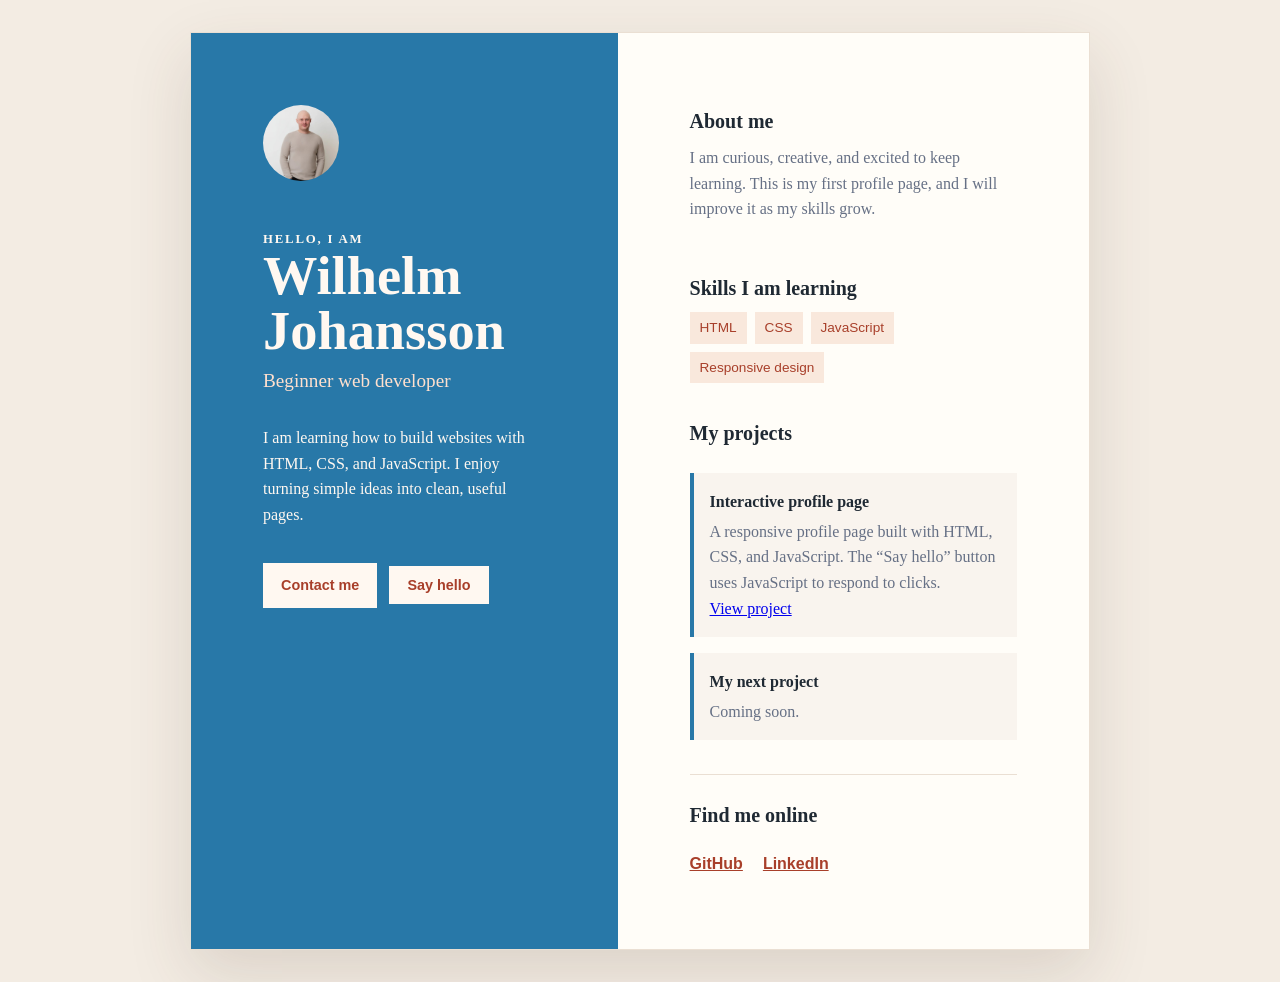
==== index.html @ 037fb75c "Add files via upload" ====
<!doctype html>
<html lang="en">
  <head>
    <meta charset="UTF-8" />
    <meta name="viewport" content="width=device-width, initial-scale=1.0" />
    <title>Wilhelm Johansson | Profile</title>
    <link rel="stylesheet" href="style.css" />
  </head>
  <body>
    <main class="profile-card">
      <section class="intro">
        <img
          class="avatar"
          src="profile.jpg"
          alt="Portrait of Wilhelm Johansson"
        />
        <p class="eyebrow">Hello, I am</p>
        <h1>Wilhelm Johansson</h1>
        <p class="role">Beginner web developer</p>
        <p class="bio">
          I am learning how to build websites with HTML, CSS, and JavaScript. I
          enjoy turning simple ideas into clean, useful pages.
        </p>
        <a class="button" href="mailto:wjohansson94@outlook.com">Contact me</a>

        <button id="message-button">Say hello</button>
        <p id="message"></p>
      </section>

      <section class="details" aria-label="Profile details">
        <div>
          <h2>About me</h2>
          <p>
            I am curious, creative, and excited to keep learning. This is my
            first profile page, and I will improve it as my skills grow.
          </p>
        </div>

        <div>
          <h2>Skills I am learning</h2>
          <ul class="skills">
            <li>HTML</li>
            <li>CSS</li>
            <li>JavaScript</li>
            <li>Responsive design</li>
          </ul>
        </div>

        <div class="projects">
          <h2>My projects</h2>

          <article>
            <h3>Interactive profile page</h3>
            <p>
              A responsive profile page built with HTML, CSS, and JavaScript.
              The “Say hello” button uses JavaScript to respond to clicks.
            </p>

            <a
              href="https://github.com/wjohansson94/my-profile"
              target="_blank"
              rel="noreferrer"
            >
              View project
            </a>
          </article>

          <article>
            <h3>My next project</h3>
            <p>Coming soon.</p>
          </article>
        </div>

        <div class="links">
          <h2>Find me online</h2>
          <a
            href="https://github.com/wjohansson94"
            target="_blank"
            rel="noreferrer"
            >GitHub</a
          >
          <a
            href="https://www.linkedin.com/in/wilhelm-johansson94"
            target="_blank"
            rel="noreferrer"
            >LinkedIn</a
          >
        </div>
      </section>
    </main>
    <script src="script.js"></script>
  </body>
</html>
---- style.css ----
:root {
  --ink: #1f2933;
  --muted: #667085;
  --paper: #fffdf8;
  --accent: #2878a8;
  --accent-dark: #a83f2a;
  --line: #eadfd3;
  --shadow: 0 24px 60px rgba(75, 55, 40, 0.14);
}

* {
  box-sizing: border-box;
}

body {
  min-height: 100vh;
  margin: 0;
  padding: 32px 20px;
  color: var(--ink);
  background: #f3ece3;
  font-family: Georgia, "Times New Roman", serif;
  line-height: 1.6;
}

.profile-card {
  display: grid;
  grid-template-columns: minmax(280px, 0.95fr) minmax(320px, 1.05fr);
  max-width: 900px;
  margin: 0 auto;
  overflow: hidden;
  background: var(--paper);
  border: 1px solid var(--line);
  box-shadow: var(--shadow);
}

.intro,
.details {
  padding: clamp(32px, 6vw, 72px);
}

.intro {
  color: #fff8f1;
  background: var(--accent);
}

.avatar {
  display: grid;
  width: 76px;
  height: 76px;
  margin-bottom: 48px;
  place-items: center;
  color: var(--accent);
  background: #fff8f1;
  border-radius: 50%;
  font-size: 1.4rem;
  font-weight: bold;
  letter-spacing: 0.08em;
}

.avatar {
  object-fit: cover;
}

.eyebrow {
  margin: 0;
  font-size: 0.8rem;
  font-weight: bold;
  letter-spacing: 0.14em;
  text-transform: uppercase;
}

h1,
h2,
p {
  margin-top: 0;
}

h1 {
  margin-bottom: 8px;
  max-width: 100%;
  font-size: clamp(2.25rem, 4.5vw, 3.4rem);
  line-height: 1;
  overflow-wrap: normal;
}

.role {
  margin-bottom: 28px;
  color: #ffe0ce;
  font-size: 1.2rem;
}

.bio {
  max-width: 28rem;
  margin-bottom: 36px;
}

.button {
  display: inline-block;
  padding: 11px 18px;
  color: var(--accent-dark);
  background: #fff8f1;
  border: 0;
  font-family: Arial, sans-serif;
  font-size: 0.9rem;
  font-weight: bold;
  text-decoration: none;
  cursor: pointer;
}

.button:hover,
.button:focus-visible,
#message-button:hover,
#message-button:focus-visible {
  background: #ffffff;
}

#message-button {
  display: inline-block;
  padding: 11px 18px;
  margin-left: 8px;
  color: var(--accent-dark);
  background: #fff8f1;
  border: 0;
  font-family: Arial, sans-serif;
  font-size: 0.9rem;
  font-weight: bold;
  cursor: pointer;
}

#message {
  min-height: 1.6em;
  margin: 14px 0 0;
  color: #ffe0ce;
  font-family: Arial, sans-serif;
  font-size: 0.85rem;
}

.details {
  display: grid;
  align-content: center;
  gap: 34px;
}

h2 {
  margin-bottom: 8px;
  font-size: 1.25rem;
}

.details p {
  max-width: 34rem;
  color: var(--muted);
}

.skills {
  display: flex;
  flex-wrap: wrap;
  gap: 8px;
  padding: 0;
  margin: 0;
  list-style: none;
}

.skills li {
  padding: 5px 10px;
  color: var(--accent-dark);
  background: #f9e8dc;
  font-family: Arial, sans-serif;
  font-size: 0.85rem;
}

.links {
  display: flex;
  flex-wrap: wrap;
  gap: 12px 20px;
  padding-top: 24px;
  border-top: 1px solid var(--line);
}

.links h2 {
  flex-basis: 100%;
}

.links a {
  color: var(--accent-dark);
  font-family: Arial, sans-serif;
  font-weight: bold;
}

@media (max-width: 680px) {
  body {
    padding: 0;
  }

  .profile-card {
    grid-template-columns: 1fr;
    min-height: 100vh;
  }

  .avatar {
    margin-bottom: 32px;
  }
}

.projects {
  display: grid;
  gap: 16px;
}

.projects article {
  padding: 16px;
  border-left: 4px solid var(--accent);
  background: #f9f4ee;
}

.projects h3 {
  margin: 0 0 4px;
  font-size: 1rem;
}

.projects p {
  margin: 0;
}
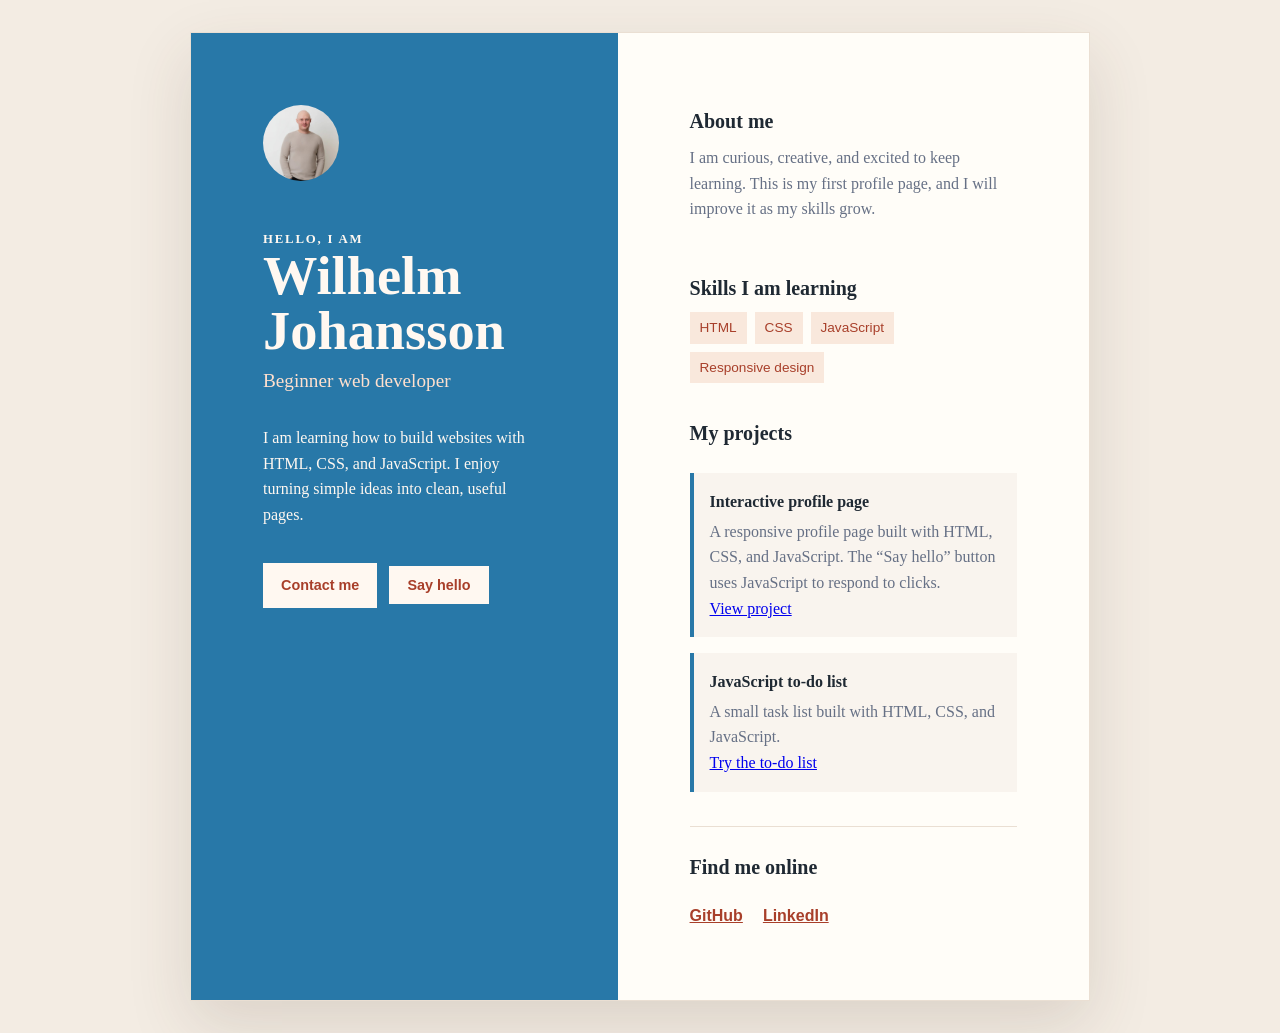
==== commit a9d31521: "Add files via upload" ====
--- a/index.html
+++ b/index.html
@@ -5,6 +5,7 @@
     <meta name="viewport" content="width=device-width, initial-scale=1.0" />
     <title>Wilhelm Johansson | Profile</title>
     <link rel="stylesheet" href="style.css" />
+    <link rel="icon" type="image/png" href="favicon.png" />
   </head>
   <body>
     <main class="profile-card">
@@ -23,8 +24,8 @@
         </p>
         <a class="button" href="mailto:wjohansson94@outlook.com">Contact me</a>
 
-        <button id="message-button">Say hello</button>
-        <p id="message"></p>
+        <button id="message-button" type="button">Say hello</button>
+        <p id="message" aria-live="polite"></p>
       </section>
 
       <section class="details" aria-label="Profile details">
@@ -66,8 +67,9 @@
           </article>
 
           <article>
-            <h3>My next project</h3>
-            <p>Coming soon.</p>
+            <h3>JavaScript to-do list</h3>
+            <p>A small task list built with HTML, CSS, and JavaScript.</p>
+            <a href="todo.html">Try the to-do list</a>
           </article>
         </div>
 
--- a/style.css
+++ b/style.css
@@ -220,3 +220,9 @@
 .projects p {
   margin: 0;
 }
+
+a:focus-visible,
+button:focus-visible {
+  outline: 3px solid #ffffff;
+  outline-offset: 4px;
+}
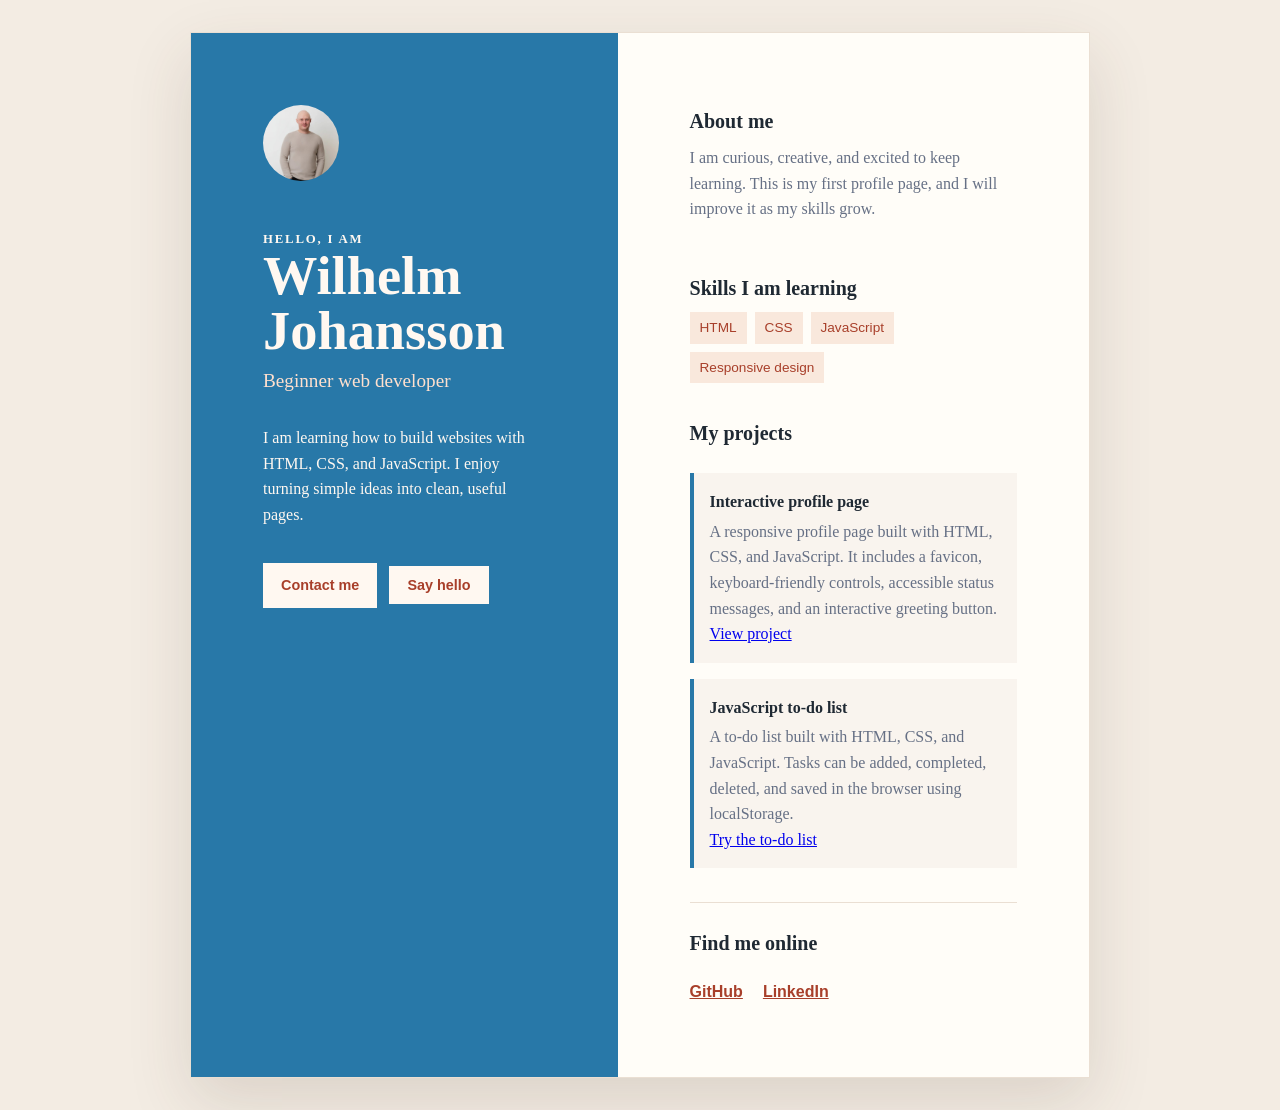
==== commit 866f1c0e: "Add files via upload" ====
--- a/index.html
+++ b/index.html
@@ -53,8 +53,9 @@
           <article>
             <h3>Interactive profile page</h3>
             <p>
-              A responsive profile page built with HTML, CSS, and JavaScript.
-              The “Say hello” button uses JavaScript to respond to clicks.
+              A responsive profile page built with HTML, CSS, and JavaScript. It
+              includes a favicon, keyboard-friendly controls, accessible status
+              messages, and an interactive greeting button.
             </p>
 
             <a
@@ -68,7 +69,11 @@
 
           <article>
             <h3>JavaScript to-do list</h3>
-            <p>A small task list built with HTML, CSS, and JavaScript.</p>
+            <p>
+              A to-do list built with HTML, CSS, and JavaScript. Tasks can be
+              added, completed, deleted, and saved in the browser using
+              localStorage.
+            </p>
             <a href="todo.html">Try the to-do list</a>
           </article>
         </div>
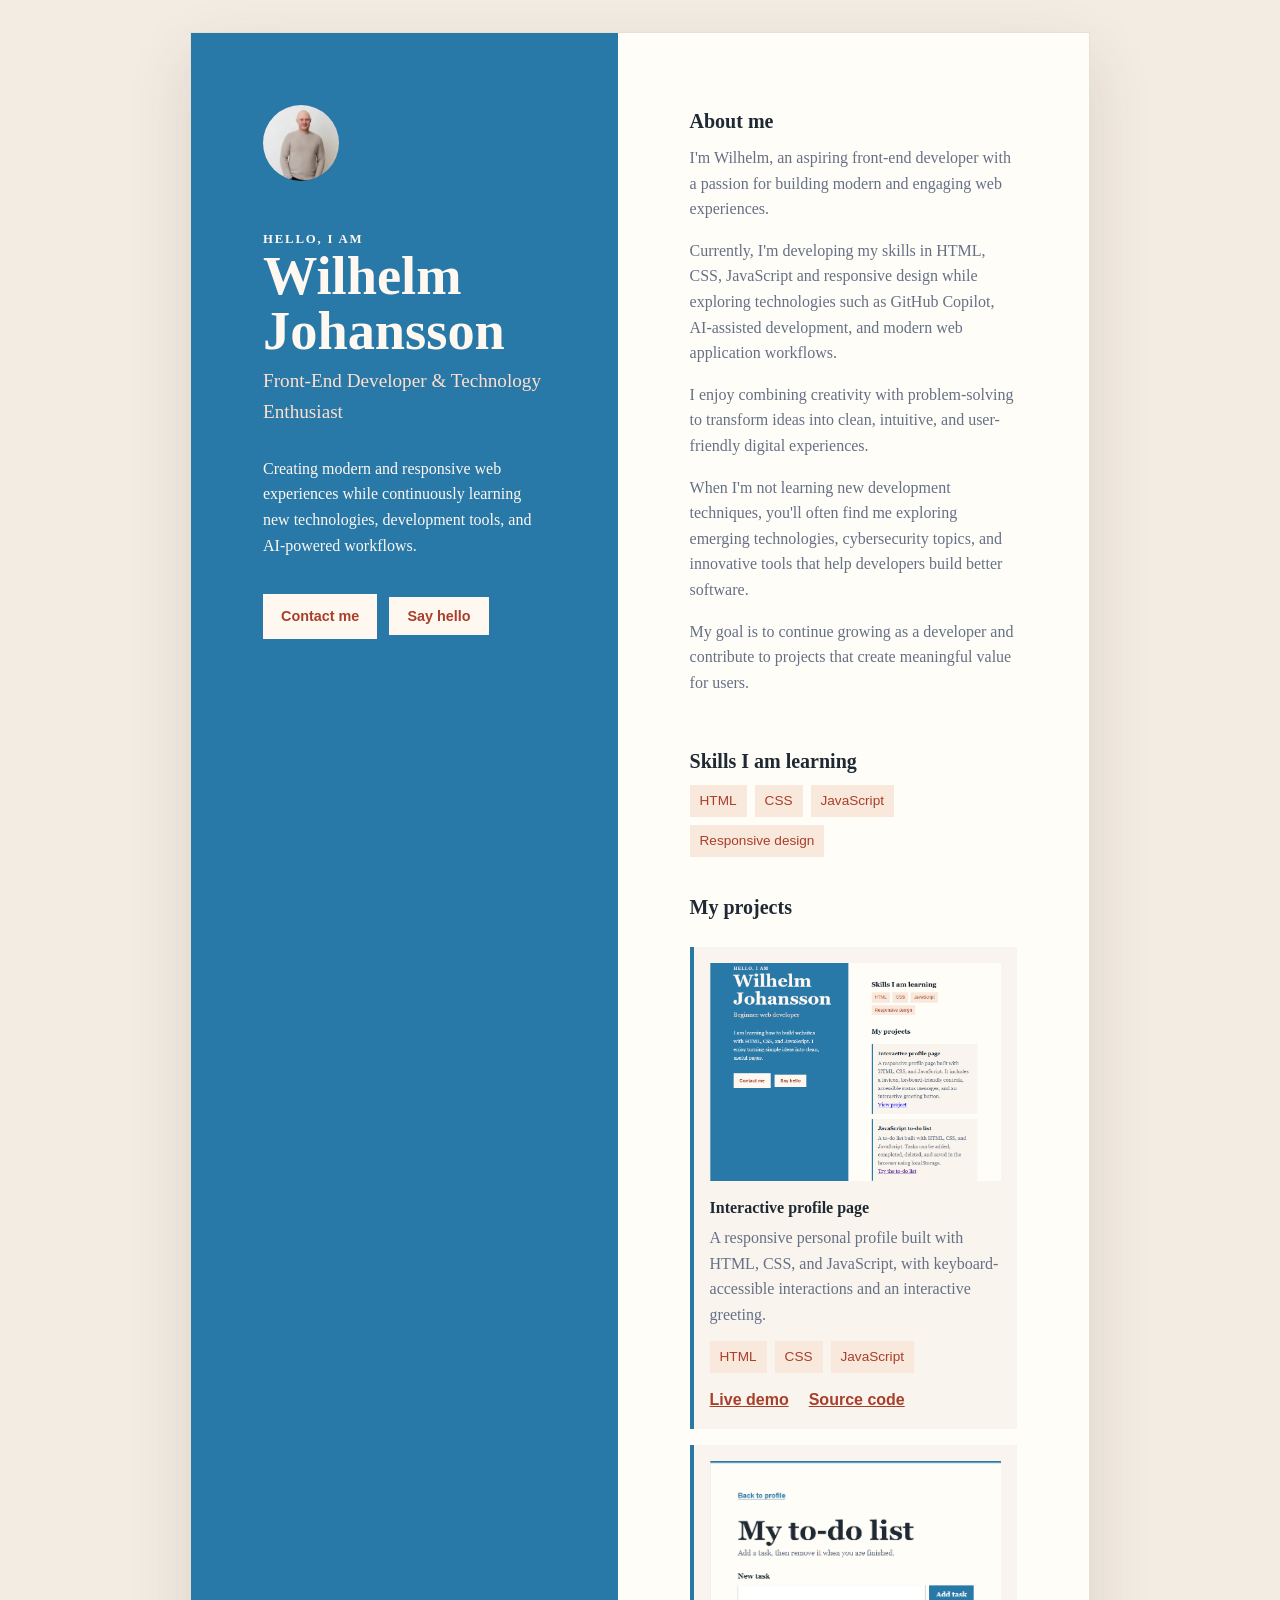
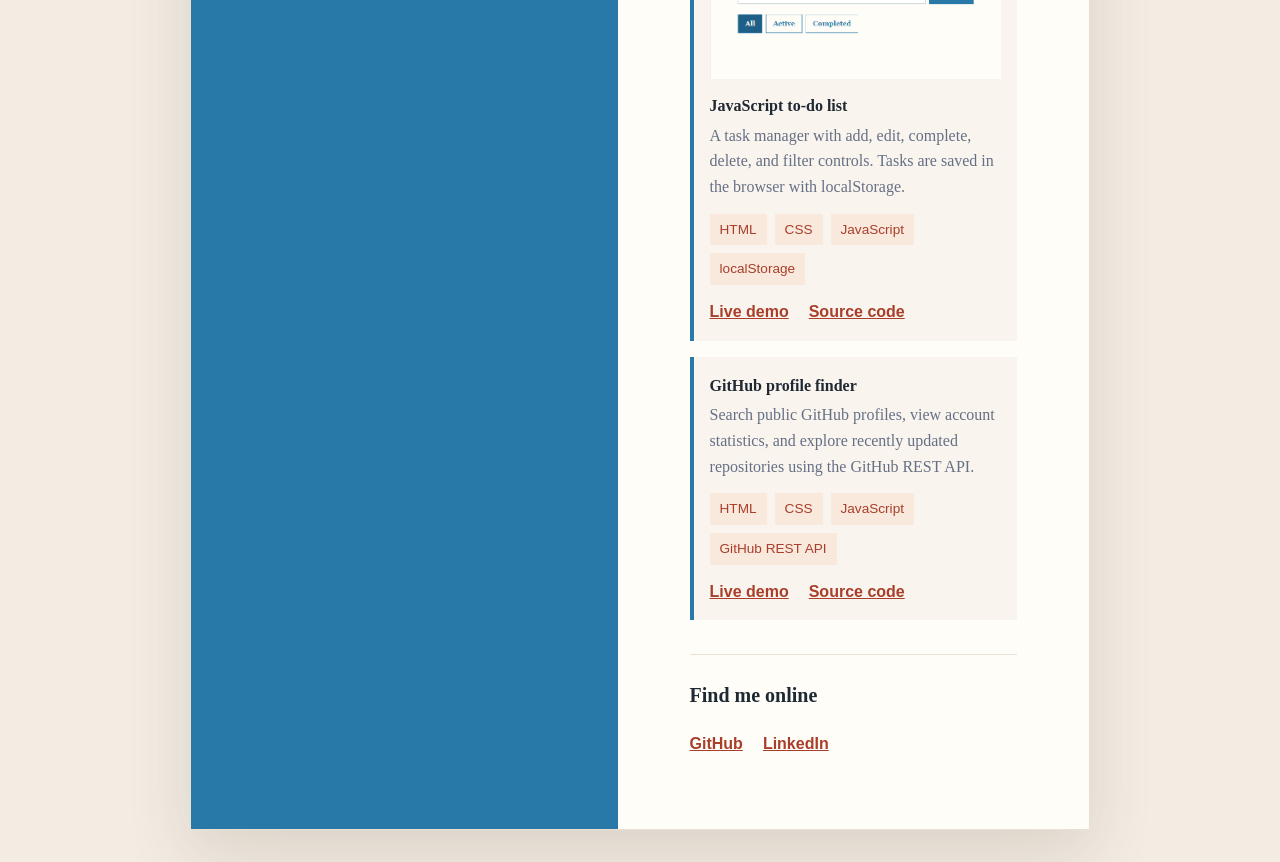
==== commit 8cd71735: "Add files via upload" ====
--- a/index.html
+++ b/index.html
@@ -8,6 +8,7 @@
     <link rel="icon" type="image/png" href="favicon.png" />
   </head>
   <body>
+    <a class="skip-link" href="#projects-heading">Skip to projects</a>
     <main class="profile-card">
       <section class="intro">
         <img
@@ -17,10 +18,11 @@
         />
         <p class="eyebrow">Hello, I am</p>
         <h1>Wilhelm Johansson</h1>
-        <p class="role">Beginner web developer</p>
+        <p class="role">Front-End Developer &amp; Technology Enthusiast</p>
         <p class="bio">
-          I am learning how to build websites with HTML, CSS, and JavaScript. I
-          enjoy turning simple ideas into clean, useful pages.
+          Creating modern and responsive web experiences while continuously
+          learning new technologies, development tools, and AI-powered
+          workflows.
         </p>
         <a class="button" href="mailto:wjohansson94@outlook.com">Contact me</a>
 
@@ -32,8 +34,27 @@
         <div>
           <h2>About me</h2>
           <p>
-            I am curious, creative, and excited to keep learning. This is my
-            first profile page, and I will improve it as my skills grow.
+            I'm Wilhelm, an aspiring front-end developer with a passion for
+            building modern and engaging web experiences.
+          </p>
+          <p>
+            Currently, I'm developing my skills in HTML, CSS, JavaScript and
+            responsive design while exploring technologies such as GitHub
+            Copilot, AI-assisted development, and modern web application
+            workflows.
+          </p>
+          <p>
+            I enjoy combining creativity with problem-solving to transform ideas
+            into clean, intuitive, and user-friendly digital experiences.
+          </p>
+          <p>
+            When I'm not learning new development techniques, you'll often find
+            me exploring emerging technologies, cybersecurity topics, and
+            innovative tools that help developers build better software.
+          </p>
+          <p>
+            My goal is to continue growing as a developer and contribute to
+            projects that create meaningful value for users.
           </p>
         </div>
 
@@ -48,33 +69,100 @@
         </div>
 
         <div class="projects">
-          <h2>My projects</h2>
+          <h2 id="projects-heading" tabindex="-1">My projects</h2>
 
           <article>
+            <img
+              class="project-preview"
+              src="Profile%20page.png"
+              alt="Screenshot of Wilhelm's profile page, skills, and projects"
+            />
             <h3>Interactive profile page</h3>
             <p>
-              A responsive profile page built with HTML, CSS, and JavaScript. It
-              includes a favicon, keyboard-friendly controls, accessible status
-              messages, and an interactive greeting button.
+              A responsive personal profile built with HTML, CSS, and
+              JavaScript, with keyboard-accessible interactions and an
+              interactive greeting.
             </p>
-
-            <a
-              href="https://github.com/wjohansson94/my-profile"
-              target="_blank"
-              rel="noreferrer"
-            >
-              View project
-            </a>
+            <ul class="project-tech" aria-label="Technologies used">
+              <li>HTML</li>
+              <li>CSS</li>
+              <li>JavaScript</li>
+            </ul>
+            <div class="project-links">
+              <a
+                href="https://wjohansson94.github.io/my-profile/"
+                target="_blank"
+                rel="noreferrer"
+              >
+                Live demo
+              </a>
+              <a
+                href="https://github.com/wjohansson94/my-profile"
+                target="_blank"
+                rel="noreferrer"
+              >
+                Source code
+              </a>
+            </div>
           </article>
 
           <article>
+            <img
+              class="project-preview"
+              src="To-do%20list.png"
+              alt="Screenshot of the to-do list app showing its task input and filters"
+            />
             <h3>JavaScript to-do list</h3>
             <p>
-              A to-do list built with HTML, CSS, and JavaScript. Tasks can be
-              added, completed, deleted, and saved in the browser using
-              localStorage.
+              A task manager with add, edit, complete, delete, and filter
+              controls. Tasks are saved in the browser with localStorage.
             </p>
-            <a href="todo.html">Try the to-do list</a>
+            <ul class="project-tech" aria-label="Technologies used">
+              <li>HTML</li>
+              <li>CSS</li>
+              <li>JavaScript</li>
+              <li>localStorage</li>
+            </ul>
+            <div class="project-links">
+              <a
+                href="https://wjohansson94.github.io/my-profile/todo.html"
+                target="_blank"
+                rel="noreferrer"
+              >
+                Live demo
+              </a>
+              <a
+                href="https://github.com/wjohansson94/my-profile"
+                target="_blank"
+                rel="noreferrer"
+              >
+                Source code
+              </a>
+            </div>
+          </article>
+
+          <article>
+            <h3>GitHub profile finder</h3>
+            <p>
+              Search public GitHub profiles, view account statistics, and
+              explore recently updated repositories using the GitHub REST API.
+            </p>
+            <ul class="project-tech" aria-label="Technologies used">
+              <li>HTML</li>
+              <li>CSS</li>
+              <li>JavaScript</li>
+              <li>GitHub REST API</li>
+            </ul>
+            <div class="project-links">
+              <a href="github.html">Live demo</a>
+              <a
+                href="https://github.com/wjohansson94/my-profile"
+                target="_blank"
+                rel="noreferrer"
+              >
+                Source code
+              </a>
+            </div>
           </article>
         </div>
 
--- a/style.css
+++ b/style.css
@@ -22,6 +22,23 @@
   line-height: 1.6;
 }
 
+.skip-link {
+  position: fixed;
+  top: 8px;
+  left: 8px;
+  z-index: 10;
+  padding: 10px 14px;
+  color: #fff;
+  background: var(--ink);
+  transform: translateY(calc(-100% - 12px));
+}
+
+.skip-link:focus-visible {
+  outline: 3px solid #e59b3c;
+  outline-offset: 3px;
+  transform: translateY(0);
+}
+
 .profile-card {
   display: grid;
   grid-template-columns: minmax(280px, 0.95fr) minmax(320px, 1.05fr);
@@ -160,7 +177,8 @@
   list-style: none;
 }
 
-.skills li {
+.skills li,
+.project-tech li {
   padding: 5px 10px;
   color: var(--accent-dark);
   background: #f9e8dc;
@@ -212,6 +230,15 @@
   background: #f9f4ee;
 }
 
+.project-preview {
+  display: block;
+  width: 100%;
+  aspect-ratio: 4 / 3;
+  margin-bottom: 14px;
+  object-fit: cover;
+  object-position: center;
+}
+
 .projects h3 {
   margin: 0 0 4px;
   font-size: 1rem;
@@ -221,8 +248,38 @@
   margin: 0;
 }
 
-a:focus-visible,
-button:focus-visible {
-  outline: 3px solid #ffffff;
+.project-tech {
+  display: flex;
+  flex-wrap: wrap;
+  gap: 8px;
+  padding: 0;
+  margin: 14px 0 0;
+  list-style: none;
+}
+
+.project-links {
+  display: flex;
+  flex-wrap: wrap;
+  gap: 8px 20px;
+  margin-top: 14px;
+  font-family: Arial, sans-serif;
+  font-weight: bold;
+}
+
+.project-links a {
+  color: var(--accent-dark);
+}
+
+:focus-visible {
+  outline: 3px solid var(--accent-dark);
   outline-offset: 4px;
 }
+
+.intro :focus-visible {
+  outline-color: #ffe0ce;
+}
+
+#projects-heading:focus {
+  outline: 3px solid var(--accent-dark);
+  outline-offset: 4px;
+}
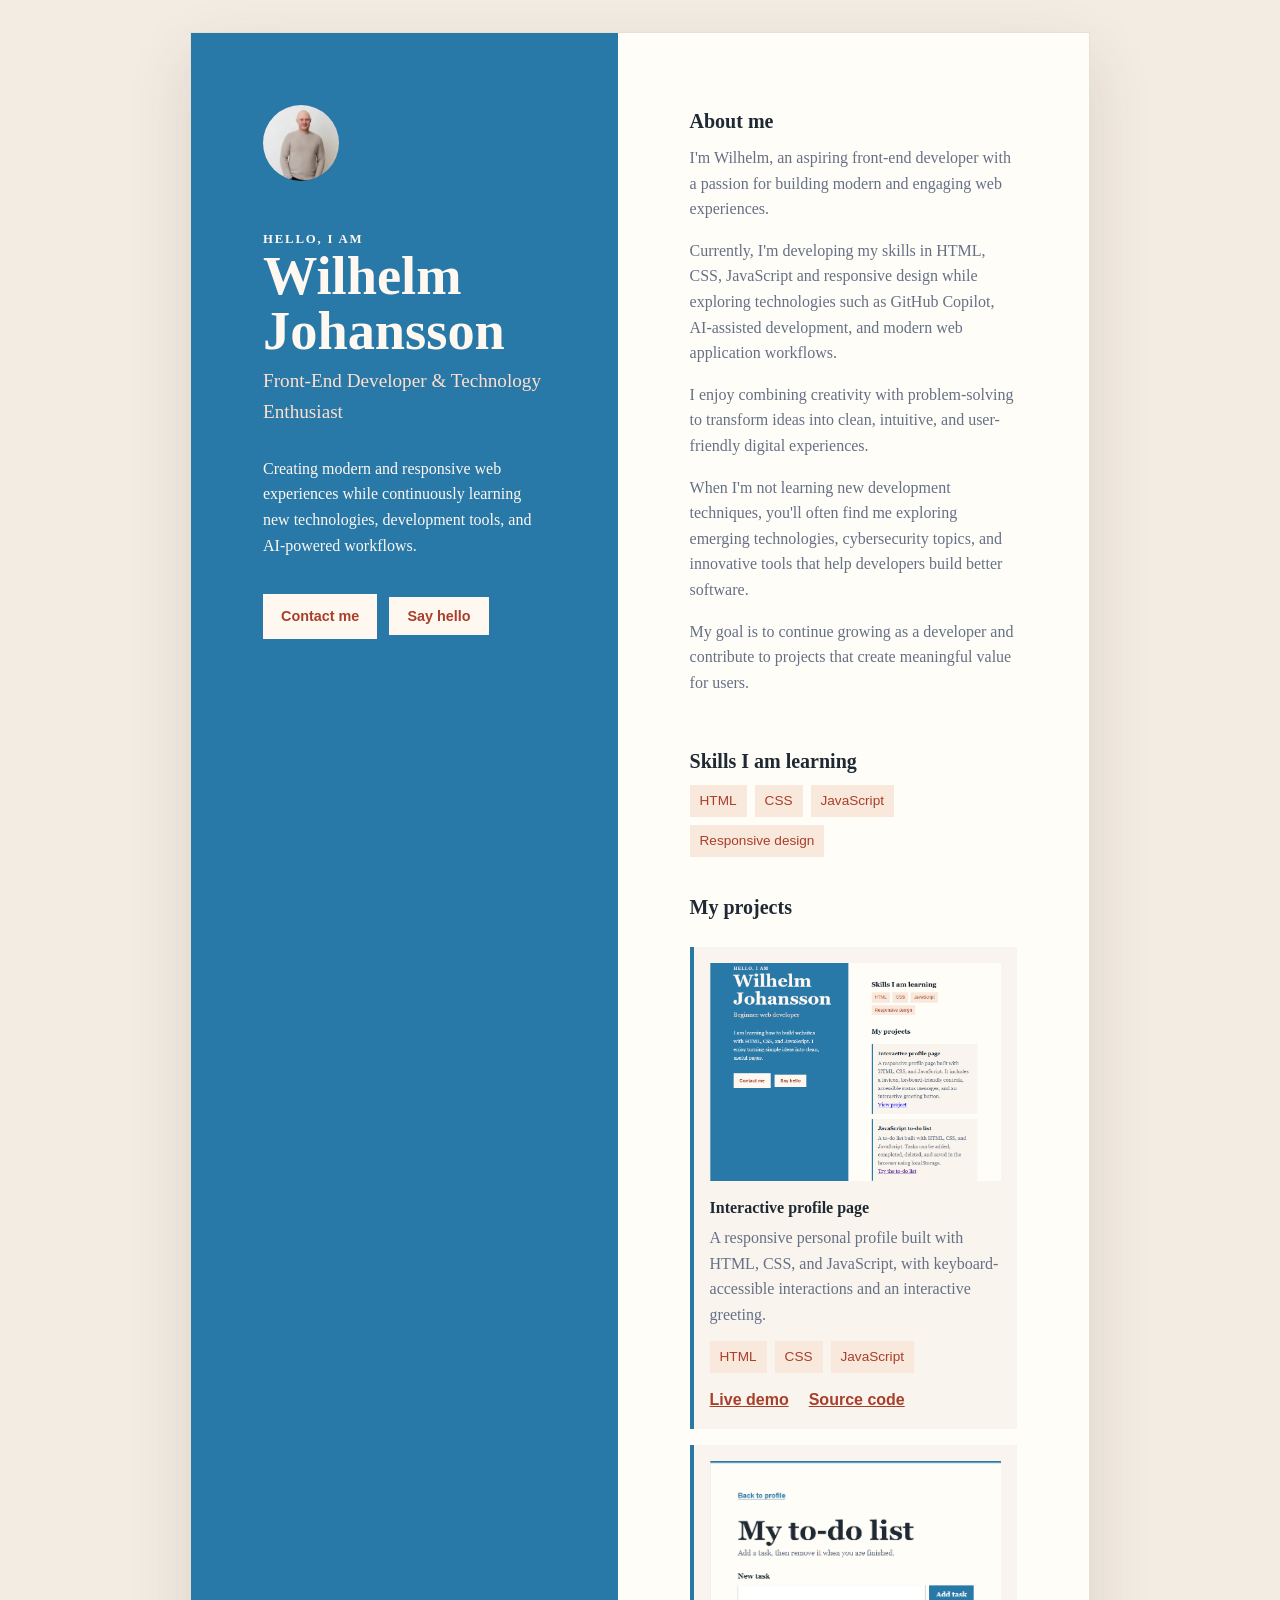
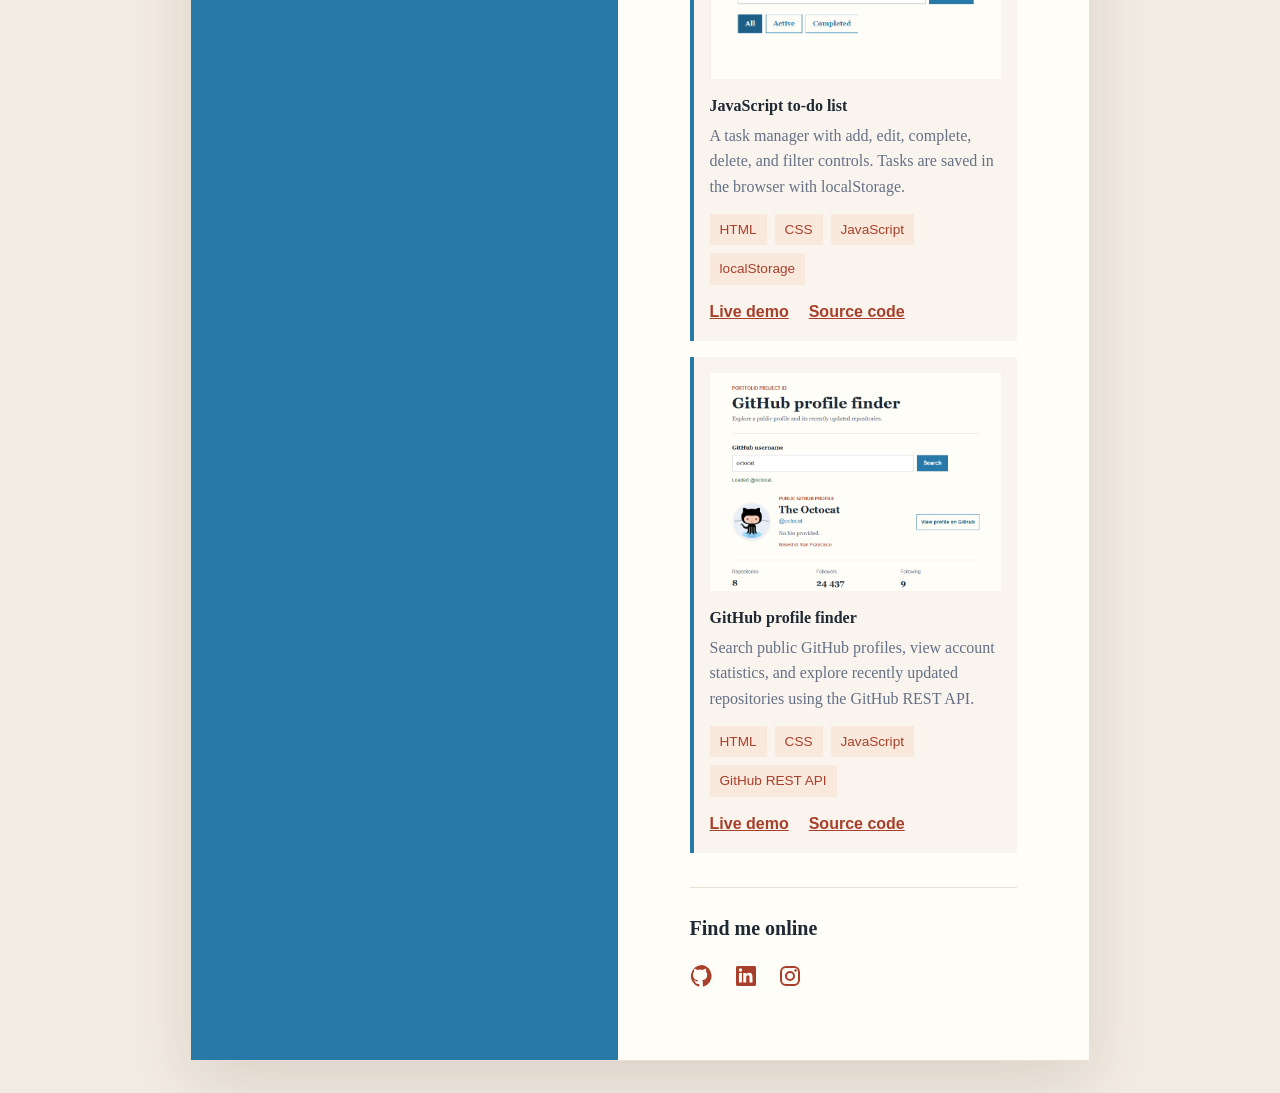
==== commit 1f46dfeb: "Initial profile website Co-authored-by: Copilot <223556219+Copilot@users.noreply.github.com>" ====
--- a/index.html
+++ b/index.html
@@ -142,6 +142,11 @@
           </article>
 
           <article>
+            <img
+              class="project-preview"
+              src="github-finder.png"
+              alt="Screenshot of the GitHub profile finder displaying search results"
+            />
             <h3>GitHub profile finder</h3>
             <p>
               Search public GitHub profiles, view account statistics, and
@@ -172,14 +177,71 @@
             href="https://github.com/wjohansson94"
             target="_blank"
             rel="noreferrer"
-            >GitHub</a
+            aria-label="GitHub profile (opens in a new tab)"
           >
+            <svg
+              class="social-icon"
+              viewBox="0 0 24 24"
+              aria-hidden="true"
+              focusable="false"
+            >
+              <path
+                fill="currentColor"
+                d="M12 .9a11.1 11.1 0 0 0-3.51 21.63c.56.1.76-.24.76-.54v-2.08c-3.1.67-3.76-1.32-3.76-1.32-.5-1.29-1.24-1.64-1.24-1.64-1.01-.69.08-.68.08-.68 1.12.08 1.71 1.15 1.71 1.15 1 .1 1.65-.73 2.05-1.13-2.48-.28-5.08-1.24-5.08-5.5 0-1.21.43-2.2 1.15-2.98-.12-.28-.5-1.42.11-2.95 0 0 .94-.3 3.05 1.14a10.6 10.6 0 0 1 5.56 0c2.12-1.44 3.05-1.14 3.05-1.14.61 1.53.23 2.67.11 2.95.72.78 1.15 1.77 1.15 2.98 0 4.27-2.6 5.21-5.09 5.49.4.35.76 1.03.76 2.08v3.63c0 .3.2.65.77.54A11.1 11.1 0 0 0 12 .9Z"
+              />
+            </svg>
+          </a>
           <a
             href="https://www.linkedin.com/in/wilhelm-johansson94"
             target="_blank"
             rel="noreferrer"
-            >LinkedIn</a
+            aria-label="LinkedIn profile (opens in a new tab)"
           >
+            <svg
+              class="social-icon"
+              viewBox="0 0 24 24"
+              aria-hidden="true"
+              focusable="false"
+            >
+              <path
+                fill="currentColor"
+                d="M20.45 2H3.55C2.69 2 2 2.68 2 3.52v16.96c0 .84.69 1.52 1.55 1.52h16.9c.86 0 1.55-.68 1.55-1.52V3.52c0-.84-.69-1.52-1.55-1.52ZM7.93 18.45H4.96V9.02h2.97v9.43ZM6.45 7.73a1.72 1.72 0 1 1 0-3.44 1.72 1.72 0 0 1 0 3.44Zm12 10.72h-2.96v-4.59c0-1.09-.02-2.49-1.52-2.49-1.52 0-1.75 1.18-1.75 2.41v4.67H9.26V9.02h2.84v1.29h.04c.4-.74 1.36-1.52 2.8-1.52 2.99 0 3.54 1.97 3.54 4.53v5.13Z"
+              />
+            </svg>
+          </a>
+          <a
+            href="https://www.instagram.com/wilhelmbuilds/"
+            target="_blank"
+            rel="noreferrer"
+            aria-label="Instagram profile (opens in a new tab)"
+          >
+            <svg
+              class="social-icon"
+              viewBox="0 0 24 24"
+              aria-hidden="true"
+              focusable="false"
+            >
+              <rect
+                x="3"
+                y="3"
+                width="18"
+                height="18"
+                rx="5"
+                fill="none"
+                stroke="currentColor"
+                stroke-width="2"
+              />
+              <circle
+                cx="12"
+                cy="12"
+                r="4"
+                fill="none"
+                stroke="currentColor"
+                stroke-width="2"
+              />
+              <circle cx="17.5" cy="6.5" r="1.25" fill="currentColor" />
+            </svg>
+          </a>
         </div>
       </section>
     </main>
--- a/style.css
+++ b/style.css
@@ -199,9 +199,17 @@
 }
 
 .links a {
-  color: var(--accent-dark);
-  font-family: Arial, sans-serif;
-  font-weight: bold;
+  display: inline-flex;
+  align-items: center;
+  color: var(--accent-dark);
+  font-family: Arial, sans-serif;
+  font-weight: bold;
+}
+
+.social-icon {
+  display: block;
+  width: 24px;
+  height: 24px;
 }
 
 @media (max-width: 680px) {
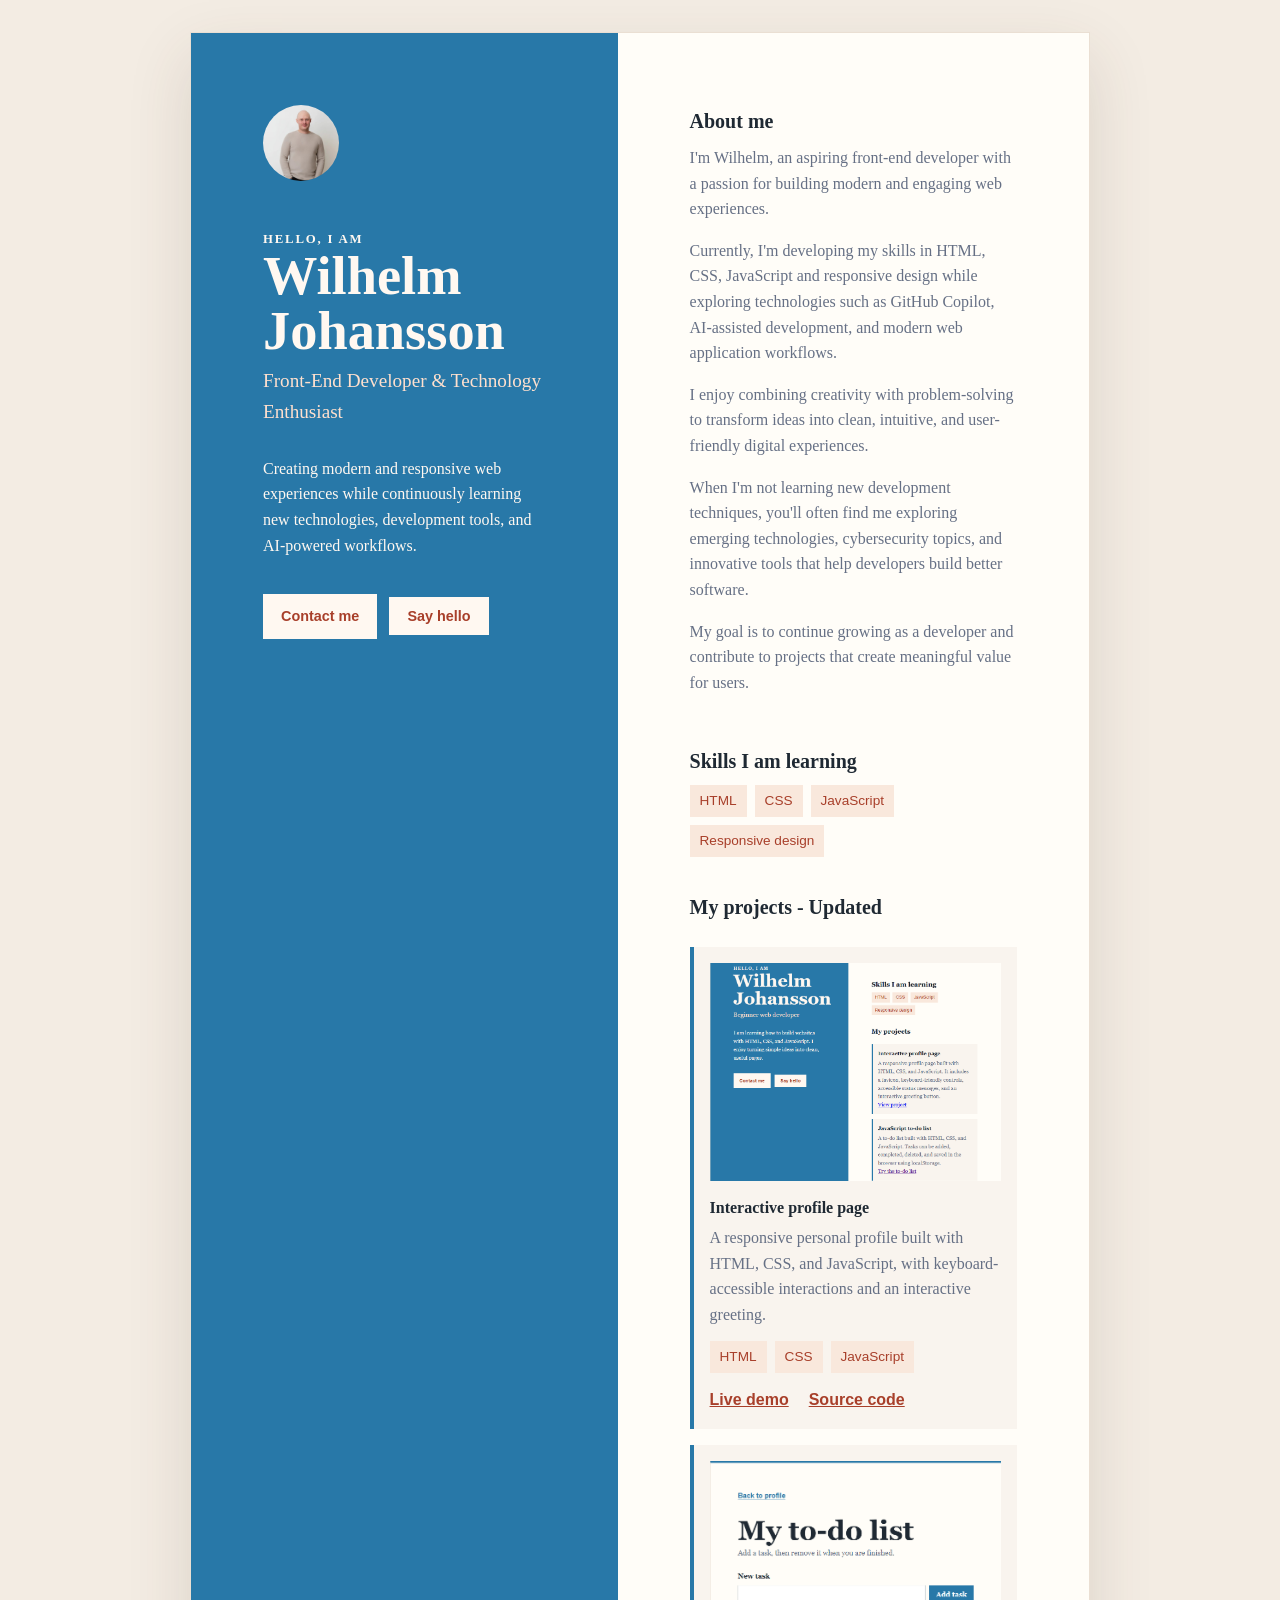
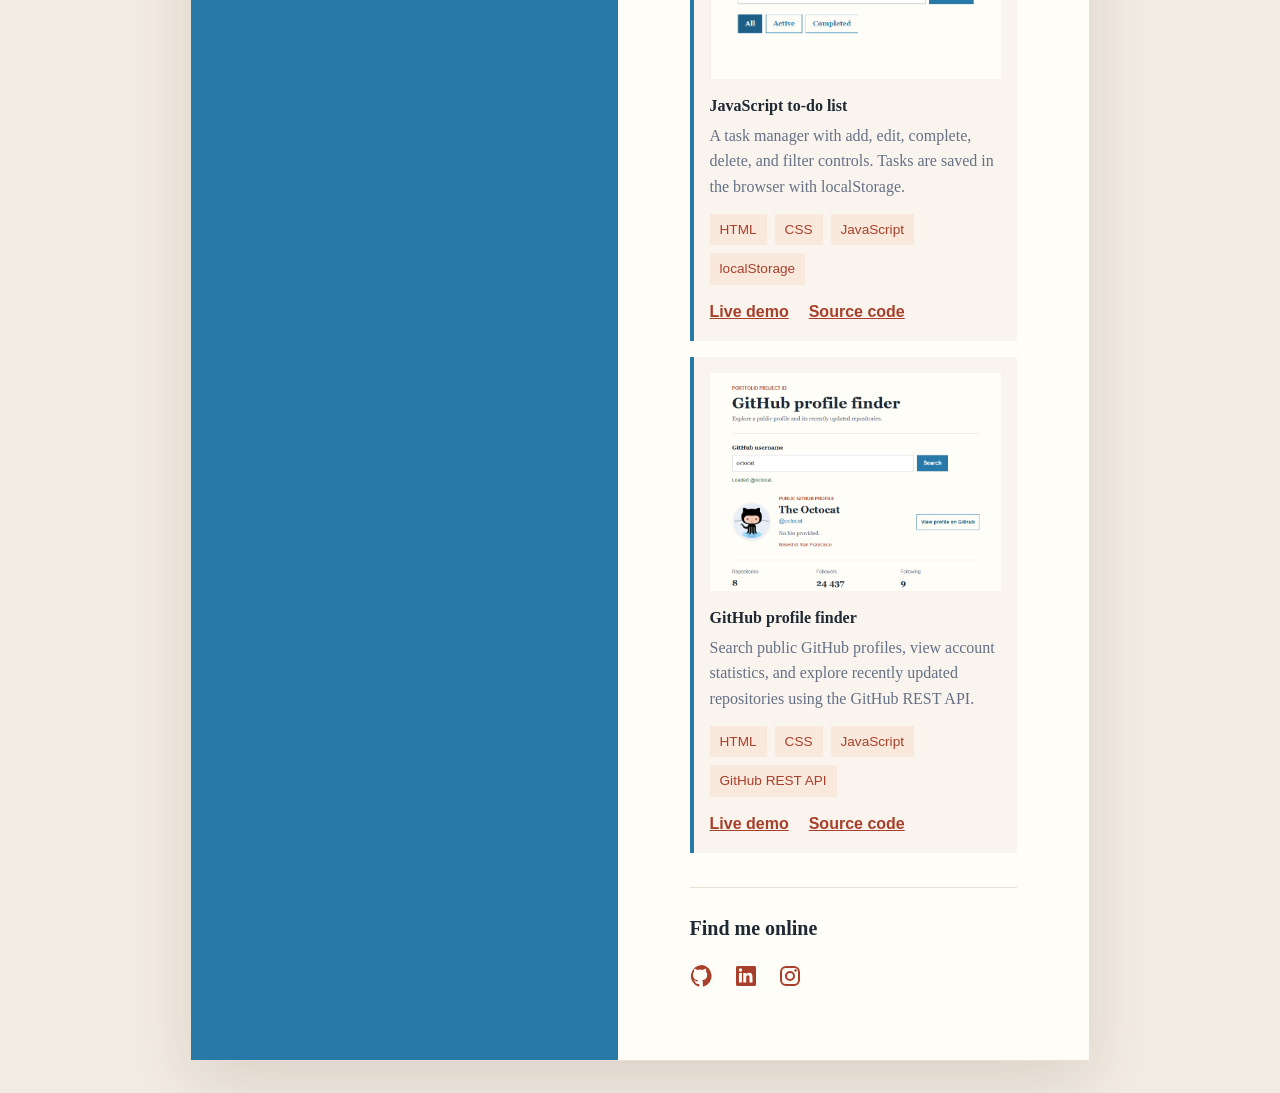
==== commit a377fd41: "Trigger Pages rebuild Co-authored-by: Copilot <223556219+Copilot@users.noreply.github.com>" ====
--- a/index.html
+++ b/index.html
@@ -69,7 +69,7 @@
         </div>
 
         <div class="projects">
-          <h2 id="projects-heading" tabindex="-1">My projects</h2>
+          <h2 id="projects-heading" tabindex="-1">My projects - Updated</h2>
 
           <article>
             <img
@@ -248,3 +248,4 @@
     <script src="script.js"></script>
   </body>
 </html>
+
